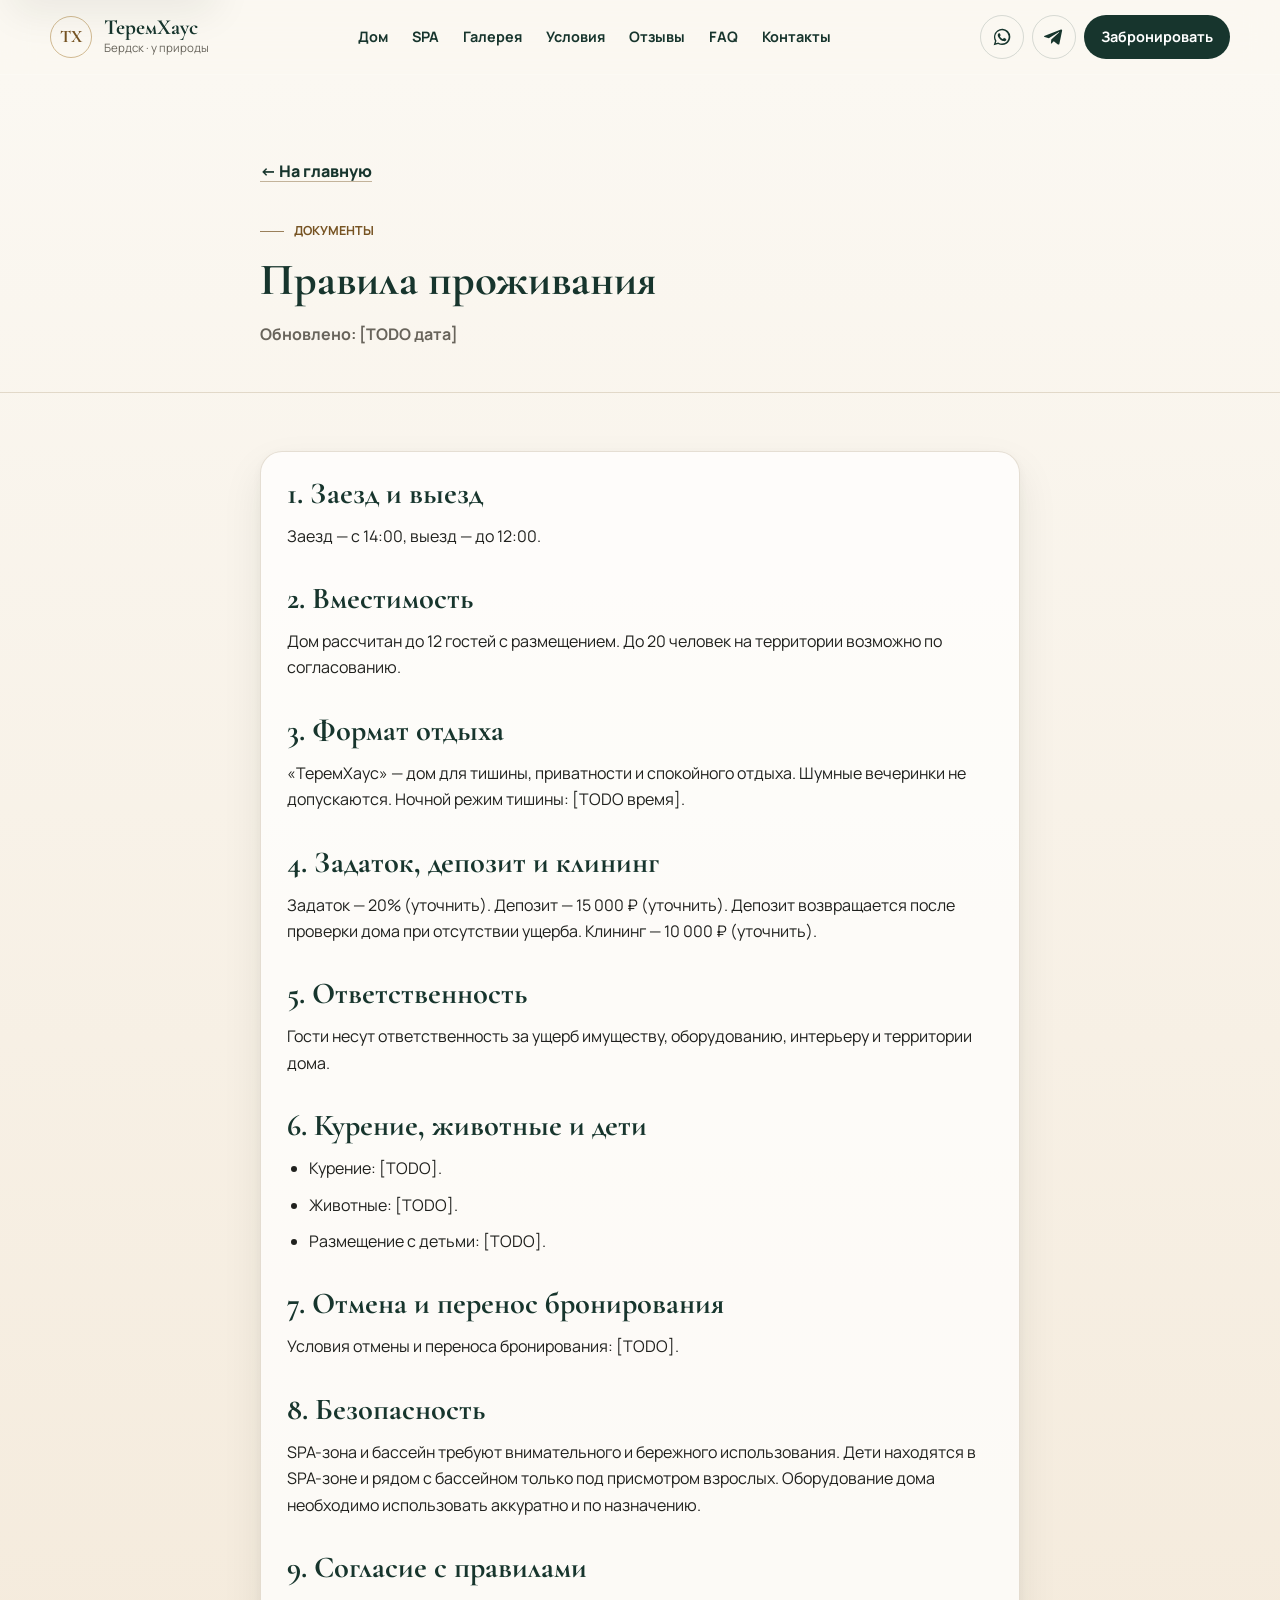
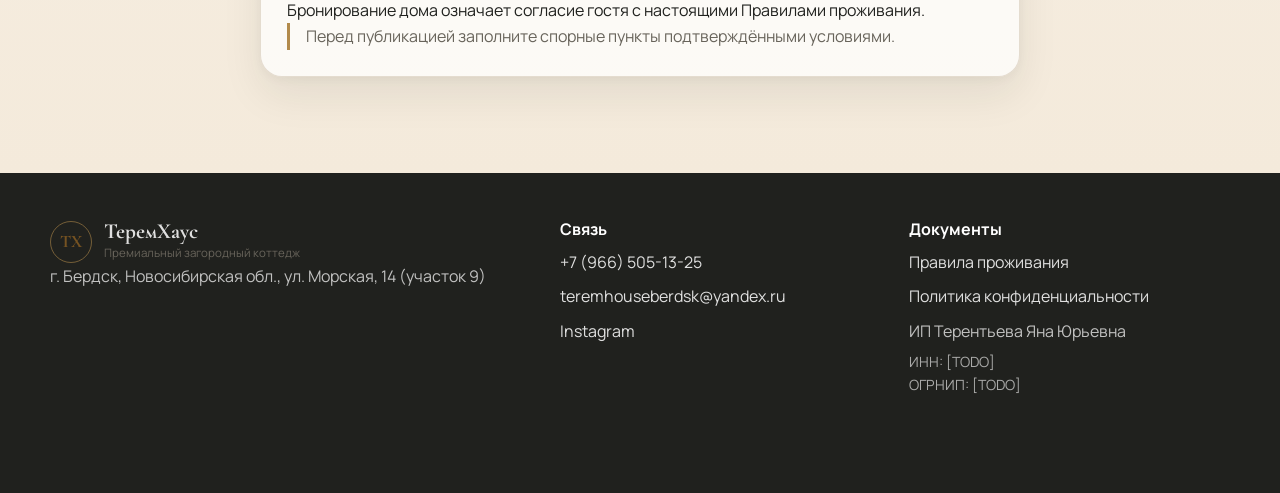
==== house-rules.html @ 709a2a93 "Add files via upload" ====
<!doctype html>
<html lang="ru">
  <head>
    <meta charset="utf-8">
    <meta name="viewport" content="width=device-width, initial-scale=1">
    <title>Правила проживания — ТеремХаус</title>
    <meta
      name="description"
      content="Правила проживания в загородном коттедже «ТеремХаус»: заезд и выезд, вместимость, тишина, депозит, безопасность SPA и условия бронирования."
    >
    <meta name="theme-color" content="#17352d">
    <link rel="icon" href="assets/img/favicon.svg" type="image/svg+xml">
    <link rel="preconnect" href="https://fonts.googleapis.com">
    <link rel="preconnect" href="https://fonts.gstatic.com" crossorigin>
    <link
      href="https://fonts.googleapis.com/css2?family=Cormorant+Garamond:wght@500;600;700&family=Manrope:wght@400;500;600;700&display=swap"
      rel="stylesheet"
    >
    <link rel="stylesheet" href="assets/css/styles.css">
  </head>
  <body>
    <a class="skip-link" href="#main">Перейти к содержанию</a>

    <header class="site-header" data-header>
      <div class="container header-inner">
        <a class="brand" href="index.html#top" aria-label="ТеремХаус — на главную">
          <span class="brand-mark" aria-hidden="true">ТХ</span>
          <span class="brand-text">
            <span>ТеремХаус</span>
            <small>Бердск · у природы</small>
          </span>
        </a>

        <button class="nav-toggle" type="button" aria-controls="primary-navigation" aria-expanded="false" data-nav-toggle>
          <span class="sr-only">Открыть меню</span>
          <span aria-hidden="true"></span>
          <span aria-hidden="true"></span>
          <span aria-hidden="true"></span>
        </button>

        <nav class="primary-nav" id="primary-navigation" aria-label="Основная навигация" data-nav>
          <a href="index.html#home">Дом</a>
          <a href="index.html#spa">SPA</a>
          <a href="index.html#gallery">Галерея</a>
          <a href="index.html#terms">Условия</a>
          <a href="index.html#reviews">Отзывы</a>
          <a href="index.html#faq">FAQ</a>
          <a href="index.html#contacts">Контакты</a>
        </nav>

        <div class="header-actions">
          <a class="icon-link" href="#" data-link="whatsapp" aria-label="Написать в WhatsApp">
            <svg viewBox="0 0 24 24" aria-hidden="true">
              <path d="M19.1 4.9A9.9 9.9 0 0 0 3.6 16.8L2 22l5.3-1.5A9.9 9.9 0 0 0 22 12a9.8 9.8 0 0 0-2.9-7.1Zm-7.1 15a8 8 0 0 1-4.1-1.1l-.3-.2-3.1.9.9-3-.2-.3A8 8 0 1 1 12 19.9Zm4.4-6c-.2-.1-1.4-.7-1.6-.8-.2-.1-.4-.1-.6.1-.2.3-.7.8-.8 1-.2.2-.3.2-.6.1a6.5 6.5 0 0 1-1.9-1.2 7 7 0 0 1-1.3-1.7c-.1-.2 0-.4.1-.5l.4-.5.2-.4c.1-.1 0-.3 0-.4l-.7-1.6c-.2-.4-.4-.4-.6-.4h-.5c-.2 0-.5.1-.7.3-.2.3-.9.9-.9 2.1 0 1.2.9 2.4 1 2.5.1.2 1.8 2.8 4.4 3.9.6.3 1.1.4 1.5.5.6.2 1.2.2 1.6.1.5-.1 1.4-.6 1.6-1.1.2-.6.2-1 .1-1.1-.1-.1-.3-.2-.5-.3Z"/>
            </svg>
          </a>
          <a class="icon-link" href="#" data-link="telegram" aria-label="Написать в Telegram">
            <svg viewBox="0 0 24 24" aria-hidden="true">
              <path d="M21.7 4.4 18.5 20c-.2 1.1-.9 1.4-1.8.9l-5-3.7-2.4 2.3c-.3.3-.5.5-1 .5l.4-5.1 9.3-8.4c.4-.4-.1-.6-.6-.2L5.8 13.6l-5-1.6c-1.1-.3-1.1-1.1.2-1.6L20.3 3c.9-.3 1.7.2 1.4 1.4Z"/>
            </svg>
          </a>
          <a class="btn btn-small btn-primary" href="index.html#contacts">Забронировать</a>
        </div>
      </div>
    </header>

    <main class="legal-main" id="main">
      <section class="legal-hero">
        <div class="legal-shell">
          <a class="legal-back" href="index.html">← На главную</a>
          <p class="eyebrow">Документы</p>
          <h1>Правила проживания</h1>
          <p class="legal-updated">Обновлено: [TODO дата]</p>
        </div>
      </section>

      <section class="legal-document" aria-labelledby="rules-title">
        <div class="legal-shell legal-card">
          <section>
            <h2 id="rules-title">1. Заезд и выезд</h2>
            <p>Заезд — с&nbsp;14:00, выезд — до&nbsp;12:00.</p>
          </section>

          <section>
            <h2>2. Вместимость</h2>
            <p>
              Дом рассчитан до&nbsp;12 гостей с размещением. До&nbsp;20 человек на территории возможно
              по согласованию.
            </p>
          </section>

          <section>
            <h2>3. Формат отдыха</h2>
            <p>
              «ТеремХаус» — дом для тишины, приватности и спокойного отдыха. Шумные вечеринки
              не допускаются. Ночной режим тишины: [TODO время].
            </p>
          </section>

          <section>
            <h2>4. Задаток, депозит и клининг</h2>
            <p>
              Задаток — 20% (уточнить). Депозит — 15&nbsp;000&nbsp;₽ (уточнить). Депозит возвращается
              после проверки дома при отсутствии ущерба. Клининг — 10&nbsp;000&nbsp;₽ (уточнить).
            </p>
          </section>

          <section>
            <h2>5. Ответственность</h2>
            <p>
              Гости несут ответственность за ущерб имуществу, оборудованию, интерьеру и территории дома.
            </p>
          </section>

          <section>
            <h2>6. Курение, животные и дети</h2>
            <ul>
              <li>Курение: [TODO].</li>
              <li>Животные: [TODO].</li>
              <li>Размещение с детьми: [TODO].</li>
            </ul>
          </section>

          <section>
            <h2>7. Отмена и перенос бронирования</h2>
            <p>Условия отмены и переноса бронирования: [TODO].</p>
          </section>

          <section>
            <h2>8. Безопасность</h2>
            <p>
              SPA-зона и бассейн требуют внимательного и бережного использования. Дети находятся
              в SPA-зоне и рядом с бассейном только под присмотром взрослых. Оборудование дома
              необходимо использовать аккуратно и по назначению.
            </p>
          </section>

          <section>
            <h2>9. Согласие с правилами</h2>
            <p>
              Бронирование дома означает согласие гостя с настоящими Правилами проживания.
            </p>
          </section>

          <p class="legal-note">
            Перед публикацией заполните спорные пункты подтверждёнными условиями.
          </p>
        </div>
      </section>
    </main>

    <footer class="site-footer">
      <div class="container footer-grid">
        <div>
          <a class="brand footer-brand" href="index.html#top" aria-label="ТеремХаус — на главную">
            <span class="brand-mark" aria-hidden="true">ТХ</span>
            <span class="brand-text">
              <span>ТеремХаус</span>
              <small>Премиальный загородный коттедж</small>
            </span>
          </a>
          <p>г. Бердск, Новосибирская обл., ул. Морская, 14 (участок&nbsp;9)</p>
        </div>
        <div>
          <h2>Связь</h2>
          <ul>
            <li><a href="#" data-link="phone" data-contact="phone">Телефон для связи</a></li>
            <li><a href="#" data-link="email" data-contact="email">Email для связи</a></li>
            <li><a href="#" data-link="instagram">Instagram</a></li>
          </ul>
        </div>
        <div>
          <h2>Документы</h2>
          <ul>
            <li><a href="house-rules.html">Правила проживания</a></li>
            <li><a href="privacy-policy.html">Политика конфиденциальности</a></li>
            <li>
              ИП Терентьева Яна Юрьевна
              <!-- TODO: заменить реквизиты на подтверждённые данные. -->
              <span class="footer-requisites">ИНН: [TODO]<br>ОГРНИП: [TODO]</span>
            </li>
          </ul>
        </div>
      </div>
    </footer>

    <script src="assets/js/main.js" defer></script>
  </body>
</html>
---- assets/css/styles.css ----
:root {
  --color-pine: #17352d;
  --color-pine-2: #24463c;
  --color-moss: #687969;
  --color-cream: #fbf8f2;
  --color-linen: #f4eadb;
  --color-sand: #dcc6a7;
  --color-brass: #b28a4b;
  --color-brass-dark: #765322;
  --color-graphite: #20211e;
  --color-muted: #68645b;
  --color-white: #ffffff;
  --color-whatsapp: #1f7a4d;
  --color-telegram: #2f77a8;
  --border-warm: rgba(118, 83, 34, 0.18);
  --shadow-soft: 0 28px 70px rgba(27, 34, 29, 0.1), 0 8px 22px rgba(27, 34, 29, 0.06);
  --shadow-card: 0 18px 42px rgba(27, 34, 29, 0.08), 0 3px 10px rgba(27, 34, 29, 0.04);
  --shadow-card-hover: 0 24px 52px rgba(27, 34, 29, 0.12), 0 5px 14px rgba(27, 34, 29, 0.05);
  --radius-sm: 8px;
  --radius-md: 14px;
  --radius-lg: 22px;
  --container: 1180px;
  --header-height: 74px;
  --font-heading: "Cormorant Garamond", Georgia, serif;
  --font-body: "Manrope", Arial, sans-serif;
}

*,
*::before,
*::after {
  box-sizing: border-box;
}

html {
  scroll-behavior: smooth;
  scroll-padding-top: 92px;
}

body {
  margin: 0;
  background: var(--color-cream);
  color: var(--color-graphite);
  font-family: var(--font-body);
  font-size: 16px;
  line-height: 1.65;
  letter-spacing: 0;
  text-rendering: optimizeLegibility;
}

body.nav-open,
body.lightbox-open {
  overflow: hidden;
}

img,
svg {
  display: block;
}

img {
  max-width: 100%;
  height: auto;
}

a {
  color: inherit;
  text-decoration: none;
}

a:hover {
  color: var(--color-brass-dark);
}

button,
input,
textarea {
  font: inherit;
}

button {
  cursor: pointer;
}

:focus-visible {
  outline: 3px solid rgba(178, 138, 75, 0.82);
  outline-offset: 4px;
}

::selection {
  background: rgba(178, 138, 75, 0.28);
}

.sr-only {
  position: absolute;
  width: 1px;
  height: 1px;
  padding: 0;
  margin: -1px;
  overflow: hidden;
  clip: rect(0, 0, 0, 0);
  white-space: nowrap;
  border: 0;
}

.skip-link {
  position: fixed;
  top: 12px;
  left: 12px;
  z-index: 2000;
  transform: translateY(-140%);
  padding: 10px 14px;
  border-radius: var(--radius-sm);
  background: var(--color-white);
  color: var(--color-pine);
  box-shadow: var(--shadow-card);
  transition: transform 180ms ease;
}

.skip-link:focus {
  transform: translateY(0);
}

.container {
  width: min(100% - 32px, var(--container));
  margin-inline: auto;
}

.section {
  padding: 88px 0;
}

.section-heading {
  max-width: 680px;
}

.section-heading-wide {
  max-width: 760px;
  margin-bottom: 42px;
}

.eyebrow {
  display: flex;
  align-items: center;
  gap: 10px;
  margin: 0 0 16px;
  color: var(--color-brass-dark);
  font-size: 0.78rem;
  font-weight: 700;
  text-transform: uppercase;
}

.eyebrow::before {
  width: 24px;
  height: 1px;
  flex: 0 0 24px;
  background: currentColor;
  content: "";
  opacity: 0.72;
}

h1,
h2,
h3,
p {
  margin-top: 0;
}

h1,
h2,
h3 {
  color: var(--color-pine);
  font-family: var(--font-heading);
  font-weight: 700;
  line-height: 1.02;
  letter-spacing: 0;
}

h1 {
  max-width: 920px;
  margin-bottom: 22px;
  color: var(--color-white);
  font-size: 3.35rem;
}

h2 {
  margin-bottom: 22px;
  font-size: 2.55rem;
}

h3 {
  margin-bottom: 10px;
  font-size: 1.55rem;
}

p {
  margin-bottom: 0;
}

.section-heading > p:not(.eyebrow),
.prose,
.spa-copy > p,
.hero-lead,
.quiet-note,
.contact-card > p,
.location-section .section-heading > p {
  max-width: 68ch;
}

.muted {
  color: var(--color-muted);
}

.prose p + p {
  margin-top: 18px;
}

.btn {
  display: inline-flex;
  min-height: 48px;
  align-items: center;
  justify-content: center;
  gap: 8px;
  border: 1px solid transparent;
  border-radius: 999px;
  padding: 12px 20px;
  color: inherit;
  font-weight: 700;
  line-height: 1.2;
  text-align: center;
  transition: transform 180ms ease, background 180ms ease, border-color 180ms ease, color 180ms ease;
}

.btn:hover {
  transform: translateY(-1px);
}

.btn-primary {
  background: var(--color-pine);
  color: var(--color-white);
}

.btn-primary:hover {
  background: var(--color-pine-2);
  color: var(--color-white);
}

.btn-secondary {
  border-color: rgba(23, 53, 45, 0.22);
  background: rgba(255, 255, 255, 0.66);
  color: var(--color-pine);
}

.btn-secondary:hover {
  border-color: rgba(178, 138, 75, 0.7);
  background: var(--color-white);
}

.btn-ghost-on-dark {
  border-color: rgba(255, 255, 255, 0.48);
  color: var(--color-white);
  backdrop-filter: blur(10px);
}

.btn-ghost-on-dark:hover {
  border-color: var(--color-white);
  background: rgba(255, 255, 255, 0.12);
  color: var(--color-white);
}

.btn-small {
  min-height: 44px;
  padding: 10px 16px;
  font-size: 0.9rem;
}

.btn-text {
  min-height: 44px;
  padding-inline: 4px;
  color: var(--color-pine);
}

.btn-whatsapp {
  min-height: 48px;
  background: var(--color-whatsapp);
  color: var(--color-white);
}

.btn-whatsapp:hover {
  background: #17633d;
  color: var(--color-white);
}

.site-header {
  position: sticky;
  top: 0;
  z-index: 1000;
  border-bottom: 1px solid rgba(255, 255, 255, 0.14);
  background: rgba(251, 248, 242, 0.86);
  backdrop-filter: blur(18px);
  transition: box-shadow 180ms ease, background 180ms ease;
}

.site-header.is-scrolled {
  background: rgba(251, 248, 242, 0.96);
  box-shadow: 0 10px 30px rgba(27, 34, 29, 0.08);
}

.header-inner {
  min-height: var(--header-height);
  display: flex;
  align-items: center;
  justify-content: space-between;
  gap: 18px;
}

.brand {
  display: inline-flex;
  align-items: center;
  gap: 12px;
  color: var(--color-pine);
}

.brand:hover {
  color: var(--color-pine);
}

.brand-mark {
  display: grid;
  width: 42px;
  height: 42px;
  place-items: center;
  border: 1px solid rgba(178, 138, 75, 0.58);
  border-radius: 50%;
  color: var(--color-brass-dark);
  font-family: var(--font-heading);
  font-size: 1.1rem;
  font-weight: 700;
}

.brand-text {
  display: grid;
  gap: 0;
}

.brand-text span {
  font-family: var(--font-heading);
  font-size: 1.35rem;
  font-weight: 700;
  line-height: 1;
}

.brand-text small {
  color: var(--color-muted);
  font-size: 0.72rem;
}

.nav-toggle {
  position: relative;
  display: inline-grid;
  width: 46px;
  height: 46px;
  place-items: center;
  border: 1px solid rgba(23, 53, 45, 0.16);
  border-radius: 50%;
  background: transparent;
}

.nav-toggle span:not(.sr-only) {
  position: absolute;
  left: 13px;
  width: 19px;
  height: 2px;
  border-radius: 999px;
  background: var(--color-pine);
  transition: transform 180ms ease, opacity 180ms ease;
}

.nav-toggle span:nth-child(2) {
  top: 14px;
}

.nav-toggle span:nth-child(3) {
  top: 21px;
}

.nav-toggle span:nth-child(4) {
  top: 28px;
}

.nav-open .nav-toggle span:nth-child(2) {
  top: 21px;
  transform: rotate(45deg);
}

.nav-open .nav-toggle span:nth-child(3) {
  opacity: 0;
}

.nav-open .nav-toggle span:nth-child(4) {
  top: 21px;
  transform: rotate(-45deg);
}

.primary-nav {
  position: fixed;
  inset: var(--header-height) 16px auto;
  display: grid;
  gap: 2px;
  padding: 14px;
  border: 1px solid rgba(23, 53, 45, 0.1);
  border-radius: var(--radius-md);
  background: var(--color-cream);
  box-shadow: var(--shadow-soft);
  opacity: 0;
  transform: translateY(-12px);
  visibility: hidden;
  transition: opacity 180ms ease, transform 180ms ease, visibility 180ms ease;
}

.primary-nav.is-open {
  opacity: 1;
  transform: translateY(0);
  visibility: visible;
}

.primary-nav a {
  position: relative;
  border-radius: var(--radius-sm);
  padding: 12px 14px;
  color: var(--color-pine);
  font-weight: 700;
}

.primary-nav a:hover {
  background: rgba(178, 138, 75, 0.12);
}

.primary-nav a::after {
  position: absolute;
  right: 14px;
  bottom: 7px;
  left: 14px;
  height: 1px;
  background: var(--color-brass-dark);
  content: "";
  opacity: 0;
  transform: scaleX(0.35);
  transition: opacity 180ms ease, transform 180ms ease;
}

.primary-nav a.is-active::after {
  opacity: 1;
  transform: scaleX(1);
}

.header-actions {
  display: none;
  align-items: center;
  gap: 8px;
}

.icon-link {
  display: grid;
  width: 44px;
  height: 44px;
  place-items: center;
  border: 1px solid rgba(23, 53, 45, 0.16);
  border-radius: 50%;
  color: var(--color-pine);
  transition: background 180ms ease, color 180ms ease, transform 180ms ease;
}

.icon-link svg,
.line-icon svg,
.round-button svg,
.floating-messengers svg,
.lightbox svg {
  width: 20px;
  height: 20px;
  fill: currentColor;
}

.icon-link:hover {
  background: var(--color-pine);
  color: var(--color-white);
  transform: translateY(-1px);
}

.hero {
  position: relative;
  min-height: calc(100svh - 26px);
  display: grid;
  align-items: center;
  overflow: hidden;
  color: var(--color-white);
}

.hero-media {
  position: absolute;
  inset: 0;
  width: 100%;
  height: 100%;
  object-fit: cover;
  transform: translateY(var(--hero-parallax, 0));
  transition: transform 80ms linear;
}

.hero-overlay {
  position: absolute;
  inset: 0;
  background:
    linear-gradient(180deg, rgba(8, 20, 17, 0.3), rgba(8, 20, 17, 0.32) 38%, rgba(8, 20, 17, 0.88)),
    linear-gradient(90deg, rgba(8, 20, 17, 0.92), rgba(8, 20, 17, 0.62) 56%, rgba(8, 20, 17, 0.28));
}

.hero-content {
  position: relative;
  z-index: 1;
  padding: 86px 0 184px;
}

.hero .eyebrow {
  color: var(--color-sand);
}

.hero-lead {
  max-width: 660px;
  color: rgba(255, 255, 255, 0.9);
  font-size: 1.08rem;
}

.hero-actions {
  display: flex;
  flex-wrap: wrap;
  gap: 12px;
  margin-top: 30px;
}

.hero-actions .btn-primary {
  border-color: #c39a59;
  background: var(--color-brass);
  color: #14251f;
  box-shadow: 0 12px 30px rgba(8, 20, 17, 0.24);
}

.hero-actions .btn-primary:hover {
  border-color: var(--color-sand);
  background: #c39a59;
  color: #14251f;
}

.hero-text-link {
  display: inline-block;
  margin-top: 18px;
  border-bottom: 1px solid rgba(255, 255, 255, 0.52);
  color: rgba(255, 255, 255, 0.9);
  font-weight: 700;
}

.hero-text-link:hover {
  border-color: var(--color-sand);
  color: var(--color-sand);
}

.hero-facts {
  position: absolute;
  left: 50%;
  bottom: 20px;
  z-index: 1;
  display: grid;
  grid-template-columns: repeat(3, max-content);
  width: min(100% - 32px, var(--container));
  gap: 10px 0;
  justify-content: start;
  transform: translateX(-50%);
}

.hero-facts span {
  display: inline-flex;
  align-items: center;
  color: rgba(255, 255, 255, 0.94);
  font-size: 0.82rem;
  font-weight: 700;
  white-space: nowrap;
}

.hero-facts span:not(:nth-child(3n + 1))::before {
  width: 4px;
  height: 4px;
  margin: 0 10px;
  border-radius: 50%;
  background: var(--color-sand);
  content: "";
}

.trust-section {
  padding-top: 68px;
}

.trust-grid {
  display: grid;
  gap: 26px;
}

.rating-panel {
  display: grid;
  gap: 12px;
}

.rating-slot,
.trust-points article,
.feature-card,
.audience-cards article,
.review-card,
.contact-card,
.contact-aside,
.map-card {
  border: 1px solid var(--border-warm);
  border-radius: var(--radius-md);
  background: rgba(255, 255, 255, 0.7);
  box-shadow: var(--shadow-card);
  transition: transform 220ms ease, box-shadow 220ms ease, border-color 220ms ease;
}

.rating-slot {
  min-height: 138px;
  display: grid;
  align-content: center;
  gap: 8px;
  border-radius: var(--radius-md);
  padding: 24px;
}

.slot-platform {
  color: var(--color-pine);
  font-weight: 800;
}

.rating-score {
  display: flex;
  align-items: baseline;
  gap: 7px;
}

.rating-score[hidden] {
  display: none;
}

.rating-star {
  color: var(--color-brass-dark);
}

.rating-score strong {
  color: var(--color-brass-dark);
  font-size: 1.3rem;
}

.rating-neutral,
.rating-score span:last-child {
  color: var(--color-muted);
}

.trust-reviews-link {
  width: fit-content;
  border-bottom: 1px solid rgba(178, 138, 75, 0.54);
  color: var(--color-pine);
  font-weight: 800;
}

.trust-points {
  display: grid;
  gap: 12px;
}

.trust-points article {
  display: grid;
  grid-template-columns: auto 1fr;
  gap: 14px;
  border-radius: var(--radius-md);
  padding: 24px;
}

.line-icon {
  display: grid;
  width: 42px;
  height: 42px;
  flex: 0 0 42px;
  place-items: center;
  border-radius: 50%;
  background: rgba(178, 138, 75, 0.14);
  color: var(--color-brass-dark);
}

.line-icon svg {
  width: 18px;
  height: 18px;
}

.trust-points h3,
.feature-card h3,
.audience-cards h3 {
  font-family: var(--font-body);
  font-size: 1.02rem;
  font-weight: 800;
  line-height: 1.25;
}

.trust-points p,
.feature-card p,
.audience-cards p,
.quiet-note,
.terms-list dd,
.location-list,
.review-card span {
  color: var(--color-muted);
}

.concept-section {
  background: var(--color-linen);
}

.two-column {
  display: grid;
  gap: 24px;
}

.media-feature {
  display: grid;
  gap: 24px;
}

.media-stack {
  display: grid;
  grid-template-columns: 1fr;
  gap: 12px;
}

.media-stack img,
.spa-images img,
.gallery-item img {
  width: 100%;
  border-radius: var(--radius-lg);
  object-fit: cover;
  box-shadow: var(--shadow-soft);
}

.media-stack img {
  aspect-ratio: 4 / 3;
}

.feature-list {
  display: grid;
  gap: 12px;
}

.feature-card {
  display: grid;
  grid-template-columns: auto 1fr;
  gap: 14px;
  align-items: start;
  border-radius: var(--radius-md);
  padding: 24px;
}

.spa-section {
  background: var(--color-pine);
  color: rgba(255, 255, 255, 0.86);
}

.spa-section h2,
.spa-section h3 {
  color: var(--color-white);
}

.spa-section .eyebrow {
  color: var(--color-sand);
}

.spa-layout {
  display: grid;
  gap: 42px;
}

.spa-copy {
  max-width: 620px;
}

.check-list,
.location-list {
  display: grid;
  gap: 10px;
  margin: 22px 0 0;
  padding: 0;
  list-style: none;
}

.check-list li,
.location-list li {
  position: relative;
  padding-left: 28px;
}

.check-list li::before,
.location-list li::before {
  position: absolute;
  left: 0;
  content: "✓";
  color: var(--color-brass);
  font-weight: 800;
}

.spa-images {
  display: grid;
  grid-template-columns: 1fr 1fr;
  gap: 12px;
}

.spa-main {
  grid-column: 1 / -1;
  aspect-ratio: 16 / 10;
}

.spa-images img:not(.spa-main) {
  aspect-ratio: 1 / 1;
}

.gallery-section {
  background: var(--color-linen);
}

.gallery-grid {
  display: grid;
  grid-template-columns: 1fr;
  gap: 16px;
}

.gallery-item {
  position: relative;
  min-height: 0;
  aspect-ratio: 4 / 3;
  border: 1px solid var(--border-warm);
  border-radius: var(--radius-md);
  padding: 0;
  background: transparent;
  box-shadow: var(--shadow-card);
  overflow: hidden;
  transition: transform 220ms ease, box-shadow 220ms ease, border-color 220ms ease;
}

.gallery-item img {
  position: absolute;
  inset: 0;
  width: 100%;
  height: 100%;
  transition: transform 260ms ease, filter 260ms ease;
}

.gallery-item:hover img {
  transform: scale(1.025);
  filter: saturate(1.05);
}

.gallery-caption {
  position: absolute;
  right: 12px;
  bottom: 12px;
  left: 12px;
  border: 1px solid rgba(255, 255, 255, 0.24);
  border-radius: var(--radius-sm);
  padding: 10px 12px;
  background: rgba(12, 28, 23, 0.68);
  color: var(--color-white);
  font-size: 0.86rem;
  font-weight: 800;
  text-align: left;
  backdrop-filter: blur(10px);
}

.gallery-soon {
  position: absolute;
  top: 12px;
  right: 12px;
  border: 1px solid rgba(255, 255, 255, 0.52);
  border-radius: 999px;
  padding: 6px 10px;
  background: rgba(244, 234, 219, 0.88);
  color: var(--color-pine);
  font-size: 0.72rem;
  font-weight: 800;
  backdrop-filter: blur(8px);
}

.audience-grid {
  display: grid;
  gap: 24px;
}

.audience-cards {
  display: grid;
  gap: 12px;
}

.audience-cards article {
  padding: 26px;
}

.quiet-note {
  max-width: 790px;
  border-left: 3px solid var(--color-brass);
  padding-left: 18px;
}

.terms-section {
  background: var(--color-pine);
  color: rgba(255, 255, 255, 0.82);
}

.terms-section h2 {
  color: var(--color-white);
}

.terms-section .eyebrow {
  color: var(--color-sand);
}

.terms-section code {
  color: var(--color-white);
}

.terms-layout {
  display: grid;
  gap: 28px;
}

.terms-cta {
  display: flex;
  flex-wrap: wrap;
  gap: 12px;
  margin-top: 28px;
}

.terms-section .btn-primary {
  background: var(--color-white);
  color: var(--color-pine);
}

.terms-section .btn-secondary {
  border-color: rgba(255, 255, 255, 0.28);
  background: rgba(255, 255, 255, 0.1);
  color: var(--color-white);
}

.terms-list {
  display: grid;
  gap: 10px;
  margin: 0;
}

.terms-list div {
  display: grid;
  gap: 4px;
  border: 1px solid rgba(255, 255, 255, 0.12);
  border-radius: var(--radius-sm);
  padding: 16px;
  background: rgba(255, 255, 255, 0.07);
}

.terms-list dt {
  color: rgba(255, 255, 255, 0.72);
  font-size: 0.9rem;
}

.terms-list dd {
  margin: 0;
  color: var(--color-white);
  font-weight: 800;
}

.reviews-header {
  display: flex;
  align-items: end;
  justify-content: space-between;
  gap: 18px;
  margin-bottom: 24px;
}

.carousel-controls {
  display: flex;
  gap: 8px;
}

.round-button {
  display: grid;
  width: 44px;
  height: 44px;
  place-items: center;
  border: 1px solid rgba(23, 53, 45, 0.16);
  border-radius: 50%;
  background: var(--color-white);
  color: var(--color-pine);
}

.round-button:disabled {
  cursor: default;
  opacity: 0.34;
}

.reviews-carousel {
  margin-inline: -16px;
  padding: 4px 16px 18px;
  overflow-x: auto;
  overscroll-behavior-inline: contain;
  scroll-behavior: smooth;
  scroll-snap-type: x mandatory;
  scrollbar-width: thin;
  scrollbar-color: var(--color-brass) transparent;
}

.reviews-track {
  display: flex;
  width: max-content;
  gap: 12px;
}

.review-card {
  width: min(84vw, 360px);
  min-width: 0;
  flex: 0 0 min(84vw, 360px);
  display: grid;
  align-content: start;
  border-radius: var(--radius-md);
  padding: 28px;
  scroll-snap-align: start;
}

.review-card p {
  margin-top: 22px;
  color: var(--color-pine);
  font-size: 1.05rem;
}

.review-card header {
  display: grid;
  grid-template-columns: 1fr auto;
  gap: 3px 12px;
}

.review-card strong {
  color: var(--color-graphite);
}

.review-card header span,
.review-card time {
  color: var(--color-muted);
  font-size: 0.78rem;
}

.review-card time {
  grid-column: 1 / -1;
}

.location-section {
  background: var(--color-linen);
}

.location-layout {
  display: grid;
  gap: 24px;
}

.map-card {
  min-height: 390px;
  padding: 8px;
  overflow: hidden;
}

.map-card iframe {
  width: 100%;
  height: 100%;
  min-height: 350px;
  border: 0;
  border-radius: var(--radius-sm);
}

.map-fallback {
  padding: 10px 8px 4px;
  color: var(--color-muted);
  font-size: 0.82rem;
}

.map-fallback a {
  color: var(--color-pine);
  font-weight: 800;
  text-decoration: underline;
  text-decoration-color: rgba(118, 83, 34, 0.52);
  text-underline-offset: 3px;
}

.faq-layout {
  display: grid;
  gap: 26px;
}

.accordion {
  display: grid;
  gap: 10px;
}

.accordion-item {
  border: 1px solid rgba(23, 53, 45, 0.1);
  border-radius: var(--radius-md);
  background: rgba(255, 255, 255, 0.68);
  overflow: hidden;
}

.accordion-item h3 {
  margin: 0;
  font-family: var(--font-body);
}

.accordion-item button {
  display: flex;
  width: 100%;
  min-height: 64px;
  align-items: center;
  justify-content: space-between;
  gap: 16px;
  border: 0;
  padding: 18px;
  background: transparent;
  color: var(--color-pine);
  font-weight: 800;
  text-align: left;
}

.accordion-item button span {
  position: relative;
  width: 18px;
  height: 18px;
  flex: 0 0 18px;
}

.accordion-item button span::before,
.accordion-item button span::after {
  position: absolute;
  inset: 8px 0 auto;
  height: 2px;
  border-radius: 999px;
  background: var(--color-brass-dark);
  content: "";
}

.accordion-item button span::after {
  transform: rotate(90deg);
  transition: transform 180ms ease;
}

.accordion-item button[aria-expanded="true"] span::after {
  transform: rotate(0);
}

.accordion-panel {
  display: grid;
  grid-template-rows: 0fr;
  transition: grid-template-rows 220ms ease;
}

.accordion-panel > p {
  min-height: 0;
  margin: 0;
  overflow: hidden;
  color: var(--color-muted);
}

.accordion-item.is-open .accordion-panel {
  grid-template-rows: 1fr;
}

.accordion-item.is-open .accordion-panel > p {
  padding: 0 18px 18px;
}

.contact-section {
  padding-bottom: 104px;
  background: linear-gradient(180deg, var(--color-cream), var(--color-linen));
}

.contact-layout {
  display: grid;
  gap: 22px;
}

.contact-card,
.contact-aside {
  padding: 28px;
}

.booking-form {
  display: grid;
  gap: 14px;
  margin-top: 24px;
}

.booking-form label {
  display: grid;
  gap: 8px;
  color: var(--color-pine);
  font-weight: 800;
}

.booking-form input,
.booking-form textarea {
  min-height: 48px;
  width: 100%;
  border: 1px solid rgba(23, 53, 45, 0.16);
  border-radius: var(--radius-sm);
  padding: 14px 14px;
  background: rgba(255, 255, 255, 0.82);
  color: var(--color-graphite);
  transition: border-color 180ms ease, background 180ms ease, box-shadow 180ms ease;
}

.booking-form input:user-invalid {
  border-color: #9d4b3f;
  box-shadow: 0 0 0 3px rgba(157, 75, 63, 0.1);
}

.booking-form textarea {
  resize: vertical;
}

.booking-form input:focus,
.booking-form textarea:focus {
  border-color: var(--color-brass);
  background: var(--color-white);
  box-shadow: 0 0 0 4px rgba(178, 138, 75, 0.14);
  outline: 0;
}

.form-actions {
  display: flex;
  flex-wrap: wrap;
  gap: 10px;
  align-items: center;
}

.consent-field {
  display: grid;
  grid-template-columns: auto 1fr;
  gap: 12px;
  align-items: start;
  border: 1px solid rgba(23, 53, 45, 0.12);
  border-radius: var(--radius-sm);
  padding: 14px;
  background: rgba(255, 255, 255, 0.54);
  color: var(--color-muted);
  font-size: 0.92rem;
  font-weight: 600;
  line-height: 1.55;
  cursor: pointer;
}

.consent-field input {
  width: 20px;
  height: 20px;
  min-height: 20px;
  margin: 2px 0 0;
  accent-color: var(--color-pine);
  cursor: pointer;
}

.consent-field a {
  color: var(--color-pine);
  font-weight: 800;
  text-decoration: underline;
  text-decoration-color: rgba(118, 83, 34, 0.45);
  text-underline-offset: 3px;
}

.consent-field:focus-within {
  border-color: var(--color-brass);
  box-shadow: 0 0 0 4px rgba(178, 138, 75, 0.14);
}

.form-status {
  min-height: 1.5em;
  color: var(--color-pine);
  font-weight: 700;
}

.form-status.is-error {
  color: #8b3f35;
}

.contact-aside h3 {
  margin-bottom: 16px;
}

.contact-aside dl {
  display: grid;
  gap: 16px;
  margin: 0;
}

.contact-aside dt {
  color: var(--color-muted);
  font-size: 0.88rem;
}

.contact-aside dd {
  margin: 0;
  color: var(--color-pine);
  font-weight: 800;
}

.site-footer {
  padding: 48px 0 96px;
  background: var(--color-graphite);
  color: rgba(255, 255, 255, 0.72);
}

.footer-grid {
  display: grid;
  gap: 28px;
}

.footer-brand {
  color: var(--color-white);
}

.footer-brand:hover {
  color: var(--color-white);
}

.site-footer h2 {
  margin-bottom: 12px;
  color: var(--color-white);
  font-family: var(--font-body);
  font-size: 1rem;
}

.site-footer ul {
  display: grid;
  gap: 8px;
  margin: 0;
  padding: 0;
  list-style: none;
}

.site-footer a {
  color: rgba(255, 255, 255, 0.86);
}

.footer-requisites {
  display: block;
  margin-top: 6px;
  color: rgba(255, 255, 255, 0.62);
  font-size: 0.88rem;
}

.legal-main {
  background: linear-gradient(180deg, var(--color-cream), var(--color-linen));
}

.legal-hero {
  padding: 74px 0 44px;
  border-bottom: 1px solid var(--border-warm);
}

.legal-back {
  display: inline-flex;
  min-height: 44px;
  align-items: center;
  margin-bottom: 28px;
  color: var(--color-pine);
  font-weight: 800;
  text-decoration: underline;
  text-decoration-color: rgba(118, 83, 34, 0.42);
  text-underline-offset: 4px;
}

.legal-shell {
  width: min(100% - 32px, 760px);
  margin-inline: auto;
}

.legal-shell h1 {
  max-width: 760px;
  margin-bottom: 18px;
  color: var(--color-pine);
  font-size: 2.8rem;
}

.legal-updated {
  color: var(--color-muted);
  font-weight: 700;
}

.legal-document {
  padding: 58px 0 96px;
}

.legal-card {
  border: 1px solid var(--border-warm);
  border-radius: var(--radius-lg);
  padding: 26px;
  background: rgba(255, 255, 255, 0.72);
  box-shadow: var(--shadow-card);
}

.legal-card section + section {
  margin-top: 34px;
}

.legal-card h2 {
  margin-bottom: 14px;
  font-size: 1.9rem;
}

.legal-card p,
.legal-card li {
  color: var(--color-graphite);
}

.legal-card p + p,
.legal-card ul + p {
  margin-top: 12px;
}

.legal-card ul {
  display: grid;
  gap: 10px;
  margin: 0;
  padding-left: 22px;
}

.legal-card .legal-note {
  border-left: 3px solid var(--color-brass);
  padding-left: 16px;
  color: var(--color-muted);
}

.cookie-banner {
  position: fixed;
  right: 16px;
  bottom: 16px;
  z-index: 1200;
  display: grid;
  width: min(calc(100% - 32px), 520px);
  grid-template-columns: 1fr auto;
  gap: 14px;
  align-items: center;
  border: 1px solid var(--border-warm);
  border-radius: var(--radius-md);
  padding: 14px;
  background: rgba(251, 248, 242, 0.96);
  box-shadow: var(--shadow-soft);
  backdrop-filter: blur(16px);
}

.cookie-banner[hidden] {
  display: none;
}

.cookie-banner p {
  color: var(--color-muted);
  font-size: 0.9rem;
  line-height: 1.5;
}

.cookie-banner a {
  color: var(--color-pine);
  font-weight: 800;
  text-decoration: underline;
  text-decoration-color: rgba(118, 83, 34, 0.42);
  text-underline-offset: 3px;
}

.floating-messengers {
  position: fixed;
  right: 16px;
  bottom: 96px;
  z-index: 900;
  display: none;
  gap: 8px;
}

.floating-messengers a {
  display: grid;
  width: 48px;
  height: 48px;
  place-items: center;
  border-radius: 50%;
  color: var(--color-white);
  box-shadow: var(--shadow-card);
}

.floating-messengers a:first-child {
  background: var(--color-whatsapp);
}

.floating-messengers a:last-child {
  background: var(--color-telegram);
}

.mobile-cta {
  position: fixed;
  right: 12px;
  bottom: 12px;
  left: 12px;
  z-index: 950;
  display: grid;
  grid-template-columns: 1fr 1fr;
  gap: 8px;
  padding: 8px;
  border: 1px solid rgba(23, 53, 45, 0.1);
  border-radius: 999px;
  background: rgba(251, 248, 242, 0.92);
  box-shadow: var(--shadow-soft);
  backdrop-filter: blur(18px);
  opacity: 0;
  pointer-events: none;
  transform: translateY(calc(100% + 24px));
  transition: opacity 200ms ease, transform 200ms ease;
}

.mobile-cta.is-visible {
  opacity: 1;
  pointer-events: auto;
  transform: translateY(0);
}

.mobile-cta .btn {
  min-height: 44px;
  padding: 10px 12px;
}

.lightbox {
  position: fixed;
  inset: 0;
  z-index: 1800;
  display: grid;
  place-items: center;
  padding: 72px 18px 28px;
  background: rgba(10, 20, 17, 0.88);
}

.lightbox[hidden] {
  display: none;
}

.lightbox figure {
  width: min(100%, 980px);
  margin: 0;
}

.lightbox img {
  width: 100%;
  max-height: 76vh;
  border-radius: var(--radius-md);
  object-fit: contain;
  background: var(--color-linen);
}

.lightbox figcaption {
  margin-top: 12px;
  color: var(--color-white);
  text-align: center;
}

.lightbox-close,
.lightbox-arrow {
  position: absolute;
  display: grid;
  width: 46px;
  height: 46px;
  place-items: center;
  border: 1px solid rgba(255, 255, 255, 0.2);
  border-radius: 50%;
  background: rgba(255, 255, 255, 0.1);
  color: var(--color-white);
}

.lightbox-close {
  top: 18px;
  right: 18px;
}

.lightbox-prev {
  left: 18px;
}

.lightbox-next {
  right: 18px;
}

.reveal {
  opacity: 0;
  transform: translateY(10px);
  transition: opacity 380ms ease, transform 380ms ease;
}

.reveal.is-visible {
  opacity: 1;
  transform: translateY(0);
}

@media (prefers-reduced-motion: reduce) {
  *,
  *::before,
  *::after {
    scroll-behavior: auto !important;
    transition-duration: 0.01ms !important;
    animation-duration: 0.01ms !important;
    animation-iteration-count: 1 !important;
  }

  .reveal {
    opacity: 1;
    transform: none;
  }

  .hero-media {
    transform: none;
  }
}

@media (hover: hover) and (pointer: fine) {
  .rating-slot:hover,
  .trust-points article:hover,
  .feature-card:hover,
  .audience-cards article:hover,
  .review-card:hover,
  .gallery-item:hover {
    border-color: rgba(118, 83, 34, 0.3);
    box-shadow: var(--shadow-card-hover);
    transform: translateY(-3px);
  }

  .map-fallback a:hover,
  .trust-reviews-link:hover {
    text-decoration-color: var(--color-brass-dark);
  }
}

@media (min-width: 640px) {
  .container {
    width: min(100% - 48px, var(--container));
  }

  h1 {
    font-size: 4.35rem;
  }

  h2 {
    font-size: 3.25rem;
  }

  .hero-facts {
    grid-template-columns: repeat(6, max-content);
  }

  .hero-facts span:nth-child(4)::before {
    width: 4px;
    height: 4px;
    margin: 0 10px;
    border-radius: 50%;
    background: var(--color-sand);
    content: "";
  }

  .rating-panel,
  .audience-cards,
  .terms-list {
    grid-template-columns: repeat(2, minmax(0, 1fr));
  }

  .gallery-grid {
    grid-template-columns: repeat(2, minmax(0, 1fr));
  }

  .booking-form {
    grid-template-columns: repeat(2, minmax(0, 1fr));
  }

  .field-wide,
  .form-actions,
  .form-status {
    grid-column: 1 / -1;
  }

  .footer-grid {
    grid-template-columns: 1.5fr 1fr 1fr;
  }
}

@media (max-width: 720px) {
  .cookie-banner {
    right: 12px;
    bottom: 86px;
    left: 12px;
    width: auto;
    grid-template-columns: 1fr;
  }

  .cookie-banner .btn {
    width: 100%;
  }

  .legal-shell h1 {
    font-size: 2.35rem;
  }
}

@media (min-width: 900px) {
  .section {
    padding: 120px 0;
  }

  .trust-grid {
    grid-template-columns: minmax(0, 0.82fr) minmax(0, 1.18fr);
    align-items: start;
  }

  .rating-panel {
    grid-column: 1 / -1;
    grid-template-columns: repeat(3, minmax(0, 1fr));
  }

  .trust-points {
    grid-column: 1 / -1;
    grid-template-columns: repeat(3, minmax(0, 1fr));
  }

  .trust-reviews-link {
    grid-column: 1 / -1;
  }

  .two-column,
  .spa-layout,
  .terms-layout,
  .location-layout,
  .faq-layout,
  .contact-layout {
    grid-template-columns: minmax(0, 0.9fr) minmax(0, 1.1fr);
    align-items: start;
  }

  .media-feature {
    grid-template-columns: minmax(0, 1.08fr) minmax(360px, 0.92fr);
    align-items: center;
  }

  .media-stack {
    grid-template-columns: 0.9fr 1.1fr;
    align-items: end;
  }

  .media-stack img:first-child {
    margin-bottom: 42px;
  }

  .spa-images {
    grid-template-columns: 1.2fr 0.8fr;
  }

  .spa-main {
    grid-row: span 2;
    grid-column: auto;
    height: 100%;
  }

  .gallery-grid {
    grid-template-columns: repeat(3, minmax(0, 1fr));
  }

  .audience-grid {
    grid-template-columns: 0.8fr 1.2fr;
    align-items: start;
  }

  .audience-cards {
    grid-template-columns: repeat(3, minmax(0, 1fr));
  }

  .quiet-note {
    grid-column: 2;
  }

  .reviews-carousel {
    margin-inline: 0;
    padding: 4px 0;
    overflow: visible;
  }

  .reviews-track {
    width: auto;
    display: grid;
    grid-template-columns: repeat(2, minmax(0, 1fr));
    align-items: stretch;
  }

  .review-card {
    width: auto;
    min-width: 0;
    flex: initial;
  }

  .carousel-controls {
    display: none;
  }

  .contact-card,
  .contact-aside {
    padding: 40px;
  }
}

@media (min-width: 1080px) {
  .nav-toggle {
    display: none;
  }

  .primary-nav {
    position: static;
    display: flex;
    align-items: center;
    gap: 4px;
    padding: 0;
    border: 0;
    background: transparent;
    box-shadow: none;
    opacity: 1;
    transform: none;
    visibility: visible;
  }

  .primary-nav a {
    padding: 8px 10px;
    font-size: 0.9rem;
  }

  .primary-nav a::after {
    right: 10px;
    bottom: 3px;
    left: 10px;
  }

  .header-actions {
    display: flex;
  }

  .floating-messengers {
    display: grid;
    bottom: 24px;
  }

  .mobile-cta {
    display: none;
  }
}

@media (min-width: 1180px) {
  .reviews-track {
    grid-template-columns: repeat(3, minmax(0, 1fr));
  }
}

@media (max-width: 420px) {
  h1 {
    font-size: 2.65rem;
  }

  h2 {
    font-size: 2.2rem;
  }

  .brand-text small {
    display: none;
  }

  .hero-content {
    padding-top: 64px;
    padding-bottom: 206px;
  }

  .hero-actions .btn {
    width: 100%;
  }
}
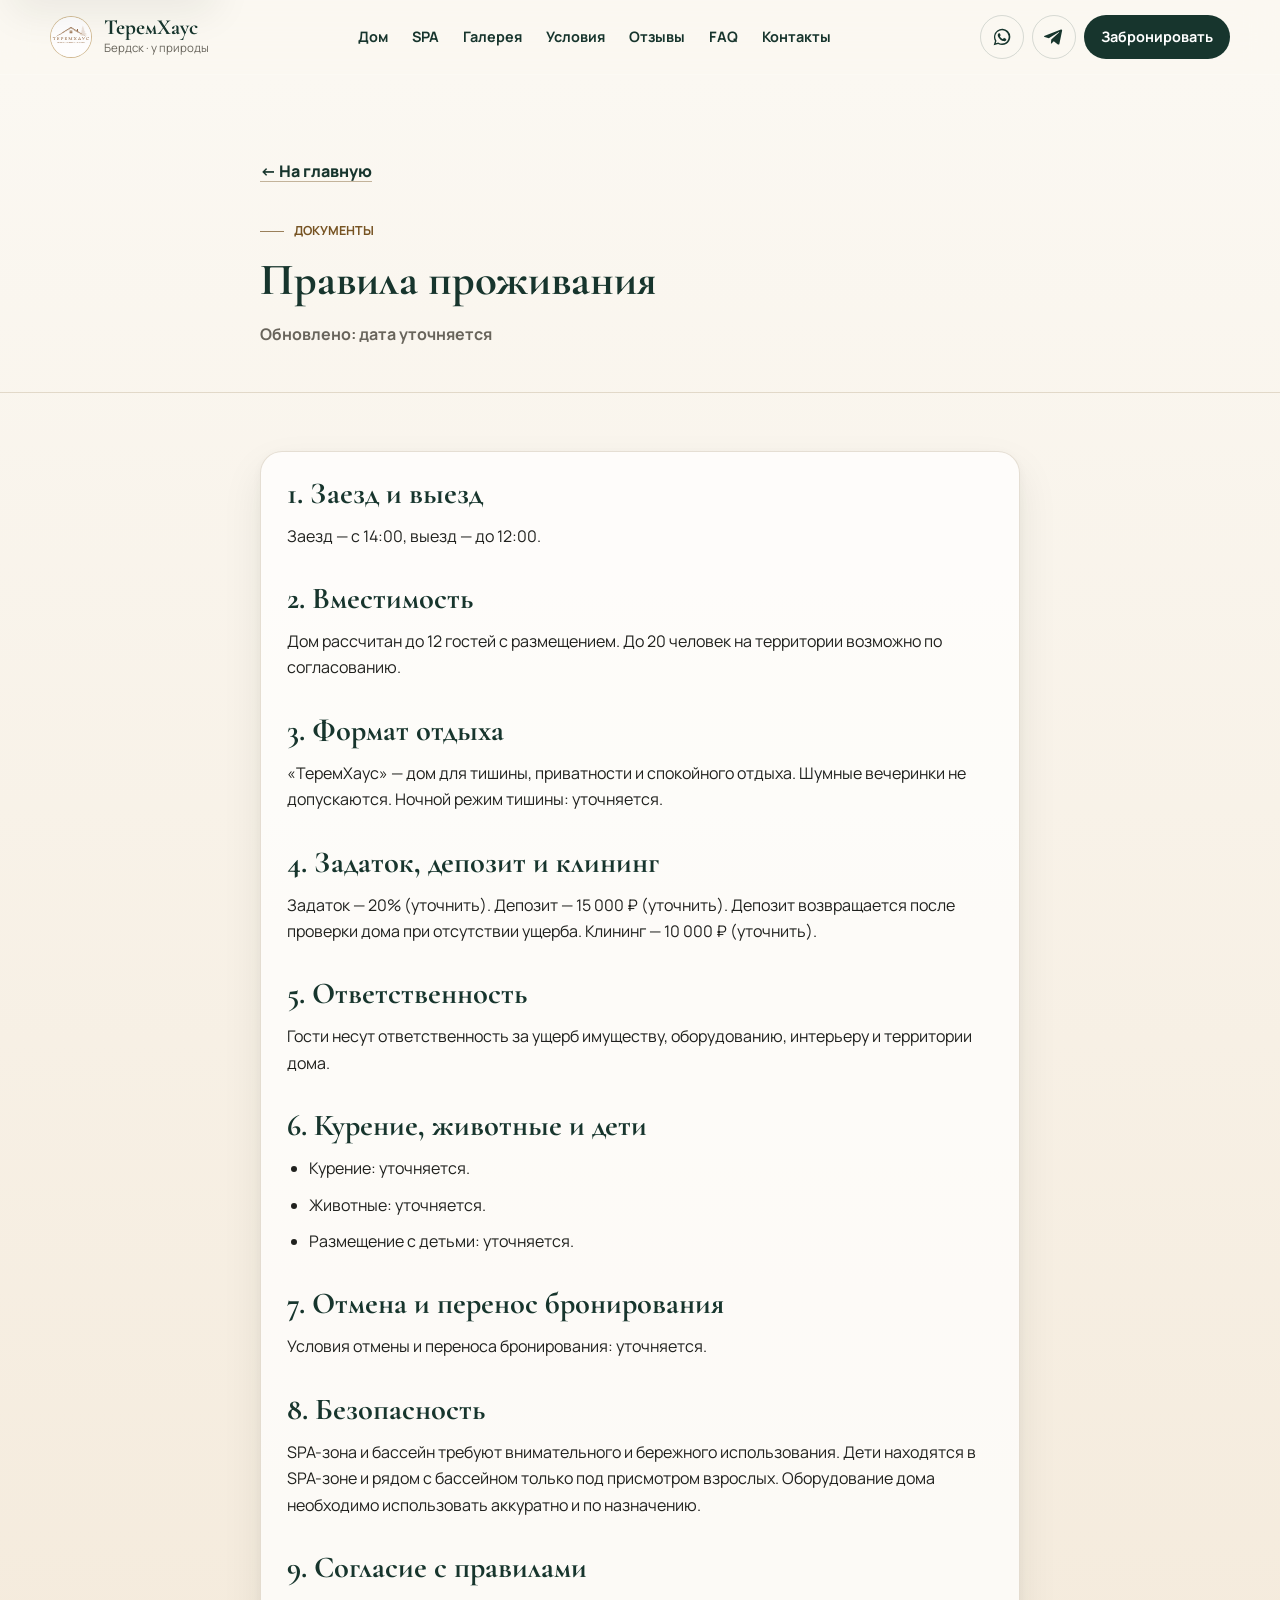
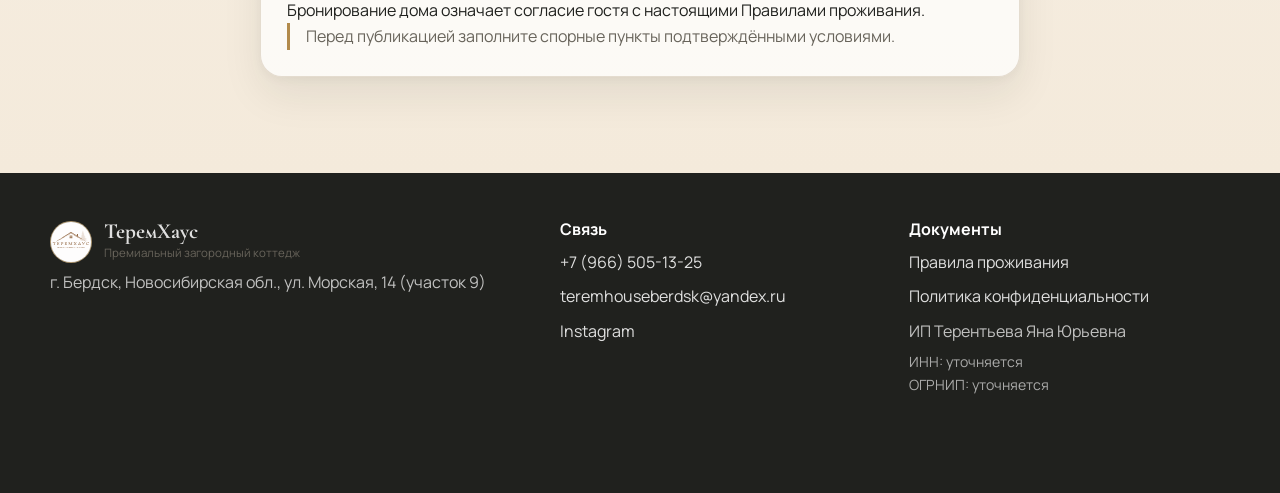
==== commit dcf26516: "Add files via upload" ====
--- a/house-rules.html
+++ b/house-rules.html
@@ -24,7 +24,9 @@
     <header class="site-header" data-header>
       <div class="container header-inner">
         <a class="brand" href="index.html#top" aria-label="ТеремХаус — на главную">
-          <span class="brand-mark" aria-hidden="true">ТХ</span>
+          <span class="brand-mark" aria-hidden="true">
+            <img src="assets/img/favicon.svg" alt="ТеремХаус" width="40" height="40">
+          </span>
           <span class="brand-text">
             <span>ТеремХаус</span>
             <small>Бердск · у природы</small>
@@ -70,7 +72,7 @@
           <a class="legal-back" href="index.html">← На главную</a>
           <p class="eyebrow">Документы</p>
           <h1>Правила проживания</h1>
-          <p class="legal-updated">Обновлено: [TODO дата]</p>
+          <p class="legal-updated">Обновлено: <span data-config-text="docs.rulesUpdated" data-config-fallback="дата уточняется">дата уточняется</span></p>
         </div>
       </section>
 
@@ -78,7 +80,7 @@
         <div class="legal-shell legal-card">
           <section>
             <h2 id="rules-title">1. Заезд и выезд</h2>
-            <p>Заезд — с&nbsp;14:00, выезд — до&nbsp;12:00.</p>
+            <p>Заезд — <span data-field="checkIn">с&nbsp;14:00</span>, выезд — <span data-field="checkOut">до&nbsp;12:00</span>.</p>
           </section>
 
           <section>
@@ -93,15 +95,17 @@
             <h2>3. Формат отдыха</h2>
             <p>
               «ТеремХаус» — дом для тишины, приватности и спокойного отдыха. Шумные вечеринки
-              не допускаются. Ночной режим тишины: [TODO время].
+              не допускаются. Ночной режим тишины:
+              <span data-config-text="docs.quietHours">уточняется</span>.
             </p>
           </section>
 
           <section>
             <h2>4. Задаток, депозит и клининг</h2>
             <p>
-              Задаток — 20% (уточнить). Депозит — 15&nbsp;000&nbsp;₽ (уточнить). Депозит возвращается
-              после проверки дома при отсутствии ущерба. Клининг — 10&nbsp;000&nbsp;₽ (уточнить).
+              Задаток — <span data-field="prepayment">20% (уточнить)</span>.
+              Депозит — <span data-field="deposit">15&nbsp;000&nbsp;₽ (уточнить)</span>. Депозит возвращается
+              после проверки дома при отсутствии ущерба. Клининг — <span data-field="cleaning">10&nbsp;000&nbsp;₽ (уточнить)</span>.
             </p>
           </section>
 
@@ -115,15 +119,15 @@
           <section>
             <h2>6. Курение, животные и дети</h2>
             <ul>
-              <li>Курение: [TODO].</li>
-              <li>Животные: [TODO].</li>
-              <li>Размещение с детьми: [TODO].</li>
+              <li>Курение: <span data-config-text="docs.smoking">уточняется</span>.</li>
+              <li>Животные: <span data-config-text="docs.pets">уточняется</span>.</li>
+              <li>Размещение с детьми: <span data-config-text="docs.children">уточняется</span>.</li>
             </ul>
           </section>
 
           <section>
             <h2>7. Отмена и перенос бронирования</h2>
-            <p>Условия отмены и переноса бронирования: [TODO].</p>
+            <p>Условия отмены и переноса бронирования: <span data-config-text="docs.cancellation">уточняется</span>.</p>
           </section>
 
           <section>
@@ -153,7 +157,9 @@
       <div class="container footer-grid">
         <div>
           <a class="brand footer-brand" href="index.html#top" aria-label="ТеремХаус — на главную">
-            <span class="brand-mark" aria-hidden="true">ТХ</span>
+            <span class="brand-mark" aria-hidden="true">
+              <img src="assets/img/favicon.svg" alt="ТеремХаус" width="40" height="40">
+            </span>
             <span class="brand-text">
               <span>ТеремХаус</span>
               <small>Премиальный загородный коттедж</small>
@@ -175,15 +181,19 @@
             <li><a href="house-rules.html">Правила проживания</a></li>
             <li><a href="privacy-policy.html">Политика конфиденциальности</a></li>
             <li>
-              ИП Терентьева Яна Юрьевна
+              <span data-config-text="owner.ip">ИП Терентьева Яна Юрьевна</span>
               <!-- TODO: заменить реквизиты на подтверждённые данные. -->
-              <span class="footer-requisites">ИНН: [TODO]<br>ОГРНИП: [TODO]</span>
+              <span class="footer-requisites">
+                ИНН: <span data-config-text="owner.inn">уточняется</span><br>
+                ОГРНИП: <span data-config-text="owner.ogrnip">уточняется</span>
+              </span>
             </li>
           </ul>
         </div>
       </div>
     </footer>
 
+    <script src="assets/js/site-config.js" defer></script>
     <script src="assets/js/main.js" defer></script>
   </body>
 </html>
--- a/assets/css/styles.css
+++ b/assets/css/styles.css
@@ -331,10 +331,14 @@
   place-items: center;
   border: 1px solid rgba(178, 138, 75, 0.58);
   border-radius: 50%;
-  color: var(--color-brass-dark);
-  font-family: var(--font-heading);
-  font-size: 1.1rem;
-  font-weight: 700;
+  overflow: hidden;
+  background: rgba(255, 255, 255, 0.62);
+}
+
+.brand-mark img {
+  width: 40px;
+  height: 40px;
+  object-fit: contain;
 }
 
 .brand-text {
@@ -602,12 +606,6 @@
   gap: 26px;
 }
 
-.rating-panel {
-  display: grid;
-  gap: 12px;
-}
-
-.rating-slot,
 .trust-points article,
 .feature-card,
 .audience-cards article,
@@ -622,44 +620,6 @@
   transition: transform 220ms ease, box-shadow 220ms ease, border-color 220ms ease;
 }
 
-.rating-slot {
-  min-height: 138px;
-  display: grid;
-  align-content: center;
-  gap: 8px;
-  border-radius: var(--radius-md);
-  padding: 24px;
-}
-
-.slot-platform {
-  color: var(--color-pine);
-  font-weight: 800;
-}
-
-.rating-score {
-  display: flex;
-  align-items: baseline;
-  gap: 7px;
-}
-
-.rating-score[hidden] {
-  display: none;
-}
-
-.rating-star {
-  color: var(--color-brass-dark);
-}
-
-.rating-score strong {
-  color: var(--color-brass-dark);
-  font-size: 1.3rem;
-}
-
-.rating-neutral,
-.rating-score span:last-child {
-  color: var(--color-muted);
-}
-
 .trust-reviews-link {
   width: fit-content;
   border-bottom: 1px solid rgba(178, 138, 75, 0.54);
@@ -1082,6 +1042,49 @@
   border-radius: var(--radius-sm);
 }
 
+.map-card.is-map-fallback iframe {
+  display: none;
+}
+
+.map-card.is-map-loading .map-fallback-panel,
+.map-card.is-map-loaded .map-fallback-panel {
+  display: none;
+}
+
+.map-fallback-panel {
+  display: grid;
+  min-height: 350px;
+  overflow: hidden;
+  border-radius: var(--radius-sm);
+  background: var(--color-cream);
+}
+
+.map-fallback-panel img {
+  width: 100%;
+  min-height: 190px;
+  object-fit: cover;
+}
+
+.map-fallback-content {
+  display: grid;
+  gap: 14px;
+  padding: 18px;
+}
+
+.map-fallback-content p {
+  color: var(--color-muted);
+  font-size: 0.92rem;
+}
+
+.map-actions {
+  display: grid;
+  gap: 10px;
+}
+
+.map-actions .btn {
+  width: 100%;
+}
+
 .map-fallback {
   padding: 10px 8px 4px;
   color: var(--color-muted);
@@ -1238,10 +1241,17 @@
 }
 
 .form-actions {
-  display: flex;
-  flex-wrap: wrap;
+  display: grid;
+  grid-template-columns: 1fr;
   gap: 10px;
-  align-items: center;
+  align-items: stretch;
+}
+
+.form-actions .btn {
+  width: 100%;
+  min-height: 48px;
+  padding: 12px 18px;
+  border-radius: 999px;
 }
 
 .consent-field {
@@ -1257,6 +1267,7 @@
   font-size: 0.92rem;
   font-weight: 600;
   line-height: 1.55;
+  transition: background 180ms ease, box-shadow 180ms ease, color 180ms ease;
   cursor: pointer;
 }
 
@@ -1278,12 +1289,13 @@
 }
 
 .consent-field:focus-within {
-  border-color: var(--color-brass);
-  box-shadow: 0 0 0 4px rgba(178, 138, 75, 0.14);
+  outline: 3px solid rgba(178, 138, 75, 0.48);
+  outline-offset: 2px;
+  box-shadow: inset 0 0 0 1px var(--color-brass);
 }
 
 .form-status {
-  min-height: 1.5em;
+  min-height: 3.2em;
   color: var(--color-pine);
   font-weight: 700;
 }
@@ -1626,7 +1638,6 @@
 }
 
 @media (hover: hover) and (pointer: fine) {
-  .rating-slot:hover,
   .trust-points article:hover,
   .feature-card:hover,
   .audience-cards article:hover,
@@ -1669,7 +1680,6 @@
     content: "";
   }
 
-  .rating-panel,
   .audience-cards,
   .terms-list {
     grid-template-columns: repeat(2, minmax(0, 1fr));
@@ -1687,6 +1697,10 @@
   .form-actions,
   .form-status {
     grid-column: 1 / -1;
+  }
+
+  .form-actions {
+    grid-template-columns: repeat(3, minmax(0, 1fr));
   }
 
   .footer-grid {
@@ -1710,6 +1724,16 @@
   .legal-shell h1 {
     font-size: 2.35rem;
   }
+
+  .brand-mark {
+    width: 38px;
+    height: 38px;
+  }
+
+  .brand-mark img {
+    width: 36px;
+    height: 36px;
+  }
 }
 
 @media (min-width: 900px) {
@@ -1722,9 +1746,8 @@
     align-items: start;
   }
 
-  .rating-panel {
+  .trust-grid > .section-heading {
     grid-column: 1 / -1;
-    grid-template-columns: repeat(3, minmax(0, 1fr));
   }
 
   .trust-points {
